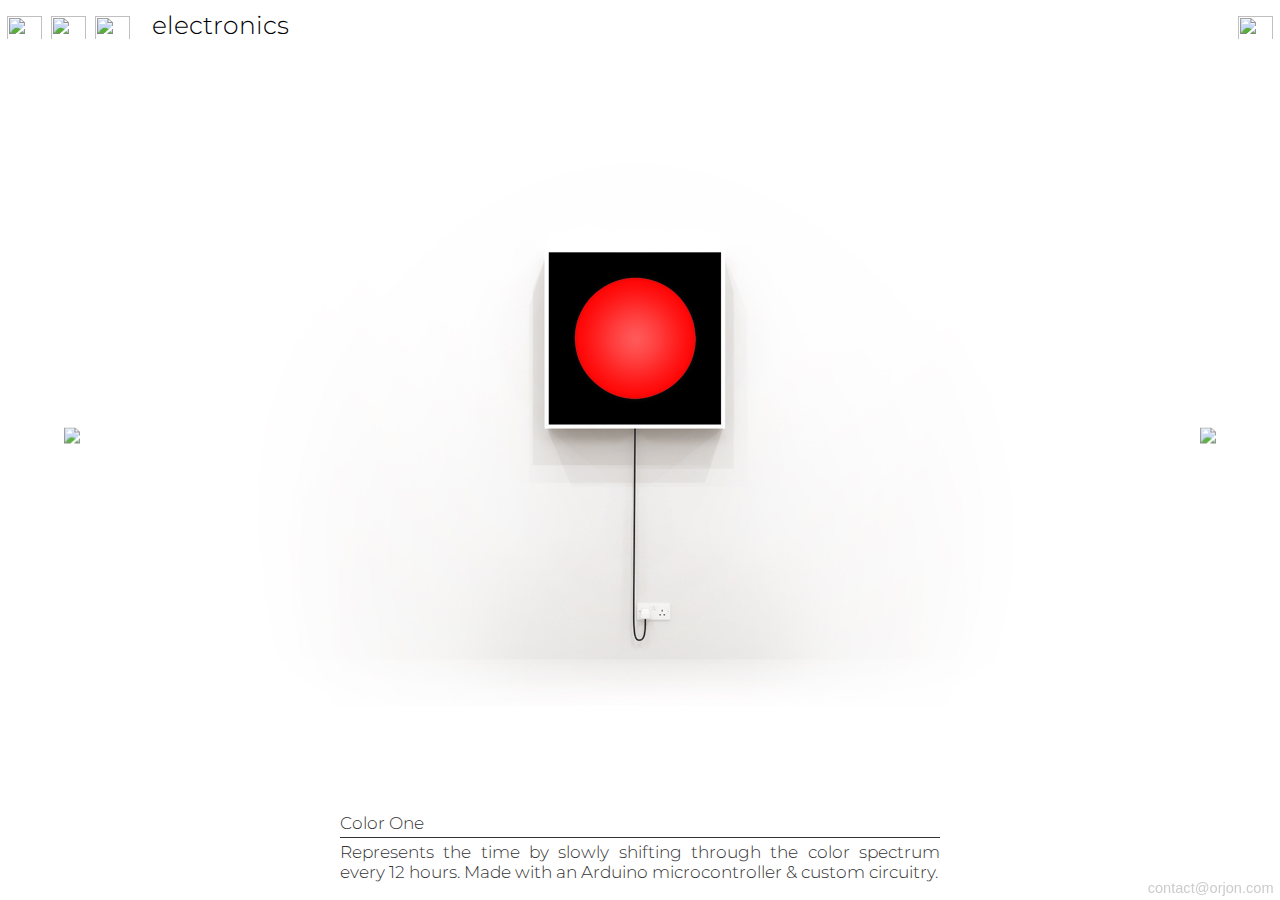
==== website/index.html @ bb8838b7 "Readme updated" ====
<!DOCTYPE html>
<html lang='en' dir='ltr'>
  <head>
    <meta charset='utf-8'>
    <meta content="width=device-width, initial-scale=1" name="viewport" />
    <script src="https://ajax.googleapis.com/ajax/libs/jquery/3.5.1/jquery.min.js"></script>
    <script type='text/javascript' src='scripts/main.js'></script>
    <script type='text/javascript' src='http://www.orjon.com/scripts/nav.js'></script>
    <title>orjon.com : Color One</title>
    <link rel='shortcut icon' type='image/x-icon' href='./images/favicon.ico' />
    <link rel="stylesheet" href="http://www.orjon.com/css/normalize.css">
    <link href='https://fonts.googleapis.com/css?family=Montserrat' rel='stylesheet'>
    <link rel='stylesheet' href='./css/style.css'>
  </head>
  
  <body>
    <div id='screenContainer'>
      <nav>
        <div class='leftSide'>
          <a href='http://www.orjon.com/code.html'><img class='navIcon code' src= 'http://www.orjon.com/images/nav/navCodeOFF.png'></a>
          <a href='http://www.orjon.com/design.html'><img class='navIcon design' src='http://www.orjon.com/images/nav/navDesignOFF.png'></a>
          <a href='http://www.orjon.com/electronics.html'><img class='navIcon electronics current' src='http://www.orjon.com/images/nav/navElectronicsON.png'></a>
          <div class='navText'>electronics</div>
        </div>
        <div class='rightSide'>
          <a href='http://www.orjon.com/orjon.html'><img class='navIcon face' src='http://www.orjon.com/images/nav/navFaceOFF.png'></a>
        </div>
      </nav>

      <div id='content'>
        <section class='top'>
          <div id="stretchBox" class='container'>
            <div class='center'>
              <img src='./images/colorOne-background.jpg'>
              <div class='colorFade'>
                <div><img src='./images/colorOne-00.png'></div>
                <div><img src='./images/colorOne-01.png'></div>
                <div><img src='./images/colorOne-02.png'></div>
                <div><img src='./images/colorOne-03.png'></div>
                <div><img src='./images/colorOne-04.png'></div>
                <div><img src='./images/colorOne-05.png'></div>
                <div><img src='./images/colorOne-06.png'></div>
                <div><img src='./images/colorOne-07.png'></div>
                <div><img src='./images/colorOne-08.png'></div>
                <div><img src='./images/colorOne-09.png'></div>
                <div><img src='./images/colorOne-10.png'></div>
                <div><img src='./images/colorOne-11.png'></div>
              </div>
              <div class='timeFade hidden'>
                <div><img src='./images/colorOne-00t.png'></div>
                <div><img src='./images/colorOne-01t.png'></div>
                <div><img src='./images/colorOne-02t.png'></div>
                <div><img src='./images/colorOne-03t.png'></div>
                <div><img src='./images/colorOne-04t.png'></div>
                <div><img src='./images/colorOne-05t.png'></div>
                <div><img src='./images/colorOne-06t.png'></div>
                <div><img src='./images/colorOne-07t.png'></div>
                <div><img src='./images/colorOne-08t.png'></div>
                <div><img src='./images/colorOne-09t.png'></div>
                <div><img src='./images/colorOne-10t.png'></div>
                <div><img src='./images/colorOne-11t.png'></div>
                <div><img src='./images/colorOne-12t.png'></div>
                <div><img src='./images/colorOne-13t.png'></div>
                <div><img src='./images/colorOne-14t.png'></div>
                <div><img src='./images/colorOne-15t.png'></div>
                <div><img src='./images/colorOne-16t.png'></div>
                <div><img src='./images/colorOne-17t.png'></div>
                <div><img src='./images/colorOne-18t.png'></div>
                <div><img src='./images/colorOne-19t.png'></div>
                <div><img src='./images/colorOne-20t.png'></div>
                <div><img src='./images/colorOne-21t.png'></div>
                <div><img src='./images/colorOne-22t.png'></div>
                <div><img src='./images/colorOne-23t.png'></div>
              </div>
            </div>
          </div>
        </section>

        <section class='bottom'>
          <div class='description'>
            <div class='descriptionHeader'>Color One</div>
            <div class='descriptionText'>Represents the time by slowly shifting through the color spectrum every 12 hours. Made with an Arduino microcontroller & custom circuitry.</div>
          </div>
        </section>
      </div>
    </div>

    <div class='navArrows'>
      <a href='http://www.orjon.com/colortwo/index.html'><img class='navArrow left' src='http://www.orjon.com/images/nav/navArrowLeft.png'></a>
      <a href='http://www.orjon.com/timeframe/index.html'><img class='navArrow right' src='http://www.orjon.com/images/nav/navArrowRight.png'></a>
    </div>

    <footer>
      <div id='displayContact' class='text'>
        <a href='mailto:contact@orjon.com'>contact@orjon.com</a>
      </div>
    </footer>

  </body>
</html>
---- website/css/style.css ----
:root {
  --oSize: 70vh;
  --navSize: 100vh;
  --fontSizeHello: 4vh; }

.width10 {
  width: 10%; }

.width13 {
  width: 13%; }

.width15 {
  width: 15%; }

.width20 {
  width: 20%; }

.width25 {
  width: 25%; }

.width30 {
  width: 30%; }

.width40 {
  width: 40%; }

.width50 {
  width: 50%; }

.width65 {
  width: 65%; }

.width75 {
  width: 75%; }

.width90 {
  width: 90%; }

.width100 {
  width: 100%; }

nav {
  display: flex;
  flex-direction: row;
  justify-content: space-between;
  width: 100%;
  padding-top: 5px;
  padding-bottom: 5px;
  padding-left: 5px;
  padding-right: 5px;
  font-size: var(--fontSizeHello);
  color: black;
  background-color: white; }
  nav a {
    display: flex;
    flex-direction: column;
    justify-content: center;
    align-items: center;
    border: 0px solid red;
    width: 29px;
    height: 29px;
    border-radius: 50%; }
  nav .leftSide {
    display: flex;
    flex-direction: row;
    justify-content: flex-start;
    align-items: center;
    width: 100%;
    border: 0px solid black; }
    nav .leftSide a {
      margin-right: 5px; }
  nav .rightSide {
    display: flex;
    flex-direction: row;
    justify-content: flex-end;
    border: 0px solid black; }
  nav .navIcon {
    width: 28px;
    height: 23px;
    border: 0px solid orange; }
  nav .navText {
    width: 100%;
    padding-left: 5px;
    padding-right: 10px;
    margin-right: 0px;
    vertical-align: center;
    font-size: 17px;
    border: 0px solid magenta; }
  nav .hidden {
    display: none; }
  @media (pointer: fine) {
    nav a {
      width: 39px;
      height: 39px;
      border-radius: 50%;
      border: 2px solid rgba(0, 0, 0, 0); }
    nav .navIcon {
      width: 35px;
      height: 29px;
      border: 0px solid orange; }
    nav .navText {
      padding-left: 15px;
      font-size: 25px; }
    nav .aboutMe {
      text-align: right; } }

.navArrows .navArrow {
  height: 5vh;
  border: 0px solid cyan;
  opacity: 0.95;
  transition-timing-function: ease-in;
  -webkit-transition: opacity 2s;
  /* For Safari 3.1 to 6.0 */
  transition: opacity 2s; }
  .navArrows .navArrow:hover {
    opacity: 0.4;
    transition-timing-function: ease-out;
    -webkit-transition: opacity .2s;
    /* For Safari 3.1 to 6.0 */
    transition: opacity .2s; }
.navArrows .left {
  position: fixed;
  top: 50%;
  left: 5%;
  transform: translate(0%, -50%); }
.navArrows .right {
  position: fixed;
  top: 50%;
  right: 5%;
  transform: translate(0%, -50%); }

@media (min-width: 1200px) {
  .navArrow {
    display: block; } }
footer #displayVersion {
  color: #999;
  position: fixed;
  bottom: 0.5%;
  left: 0.5%;
  font-family: sans-serif;
  font-size: 1.6222222222vh; }
footer #displayVersion a {
  text-decoration: none;
  color: #ccc;
  font-family: sans-serif; }
footer #displayContact a {
  text-decoration: none;
  color: #ccc;
  position: fixed;
  bottom: 0.5%;
  right: 0.5%;
  font-family: sans-serif;
  font-size: 1.6222222222vh; }

.top {
  width: 100%;
  height: 100%;
  display: flex;
  flex-direction: column;
  justify-content: center;
  align-items: center;
  border: 0px solid red; }

.container {
  width: 85%;
  max-width: 1750px;
  height: 85%;
  border: 0px solid cyan; }

.bottom {
  padding-bottom: 2vh;
  max-width: 600px;
  margin-left: 5vw;
  margin-right: 5vw;
  display: flex;
  flex-direction: column;
  justify-content: center;
  align-items: center;
  border: 0px solid green;
  color: #333;
  font-family: 'Montserrat', monospace; }
  .bottom .description {
    border: 0px solid pink;
    font-size: 17px;
    text-align: justify; }
    .bottom .description .descriptionHeader {
      border: 0px solid pink;
      border-bottom: 1px solid #333;
      padding-bottom: .25em; }
    .bottom .description .descriptionText {
      padding-top: .25em;
      border: 0px solid pink; }

.text {
  width: 50vw;
  border: 0px solid pink;
  font-size: 17px;
  text-align: justify; }

* {
  box-sizing: border-box;
  user-select: none;
  font-family: 'Montserrat', sans-serif;
  margin: 0;
  padding: 0;
  scroll-behavior: smooth; }

body {
  width: 100vw;
  height: 100vh;
  color: black;
  background-color: white;
  font-weight: 300;
  background-color: white; }

#screenContainer {
  width: 100%;
  height: 100%;
  display: flex;
  flex-direction: column;
  justify-content: center;
  align-items: center; }
  #screenContainer nav {
    border: 0px solid blue; }
  #screenContainer #content {
    width: 100%;
    height: 100%;
    display: flex;
    flex-direction: column;
    justify-content: center;
    align-items: center;
    border: 0px solid blue; }

body::-webkit-scrollbar {
  width: 0 !important; }

.top {
  width: 90vw;
  height: 100%;
  display: flex;
  flex-direction: column;
  justify-content: center;
  align-items: center;
  border: 0px solid red; }

.center {
  width: 100%;
  height: 100%;
  border: 0px solid magenta;
  text-align: center;
  position: relative; }
  .center img {
    max-width: 100%;
    max-height: 100%;
    position: absolute;
    top: 50%;
    left: 50%;
    transform: translate(-50%, -50%);
    cursor: pointer;
    border: 0px solid lime; }
  .center .hidden {
    display: none; }

/*# sourceMappingURL=style.css.map */
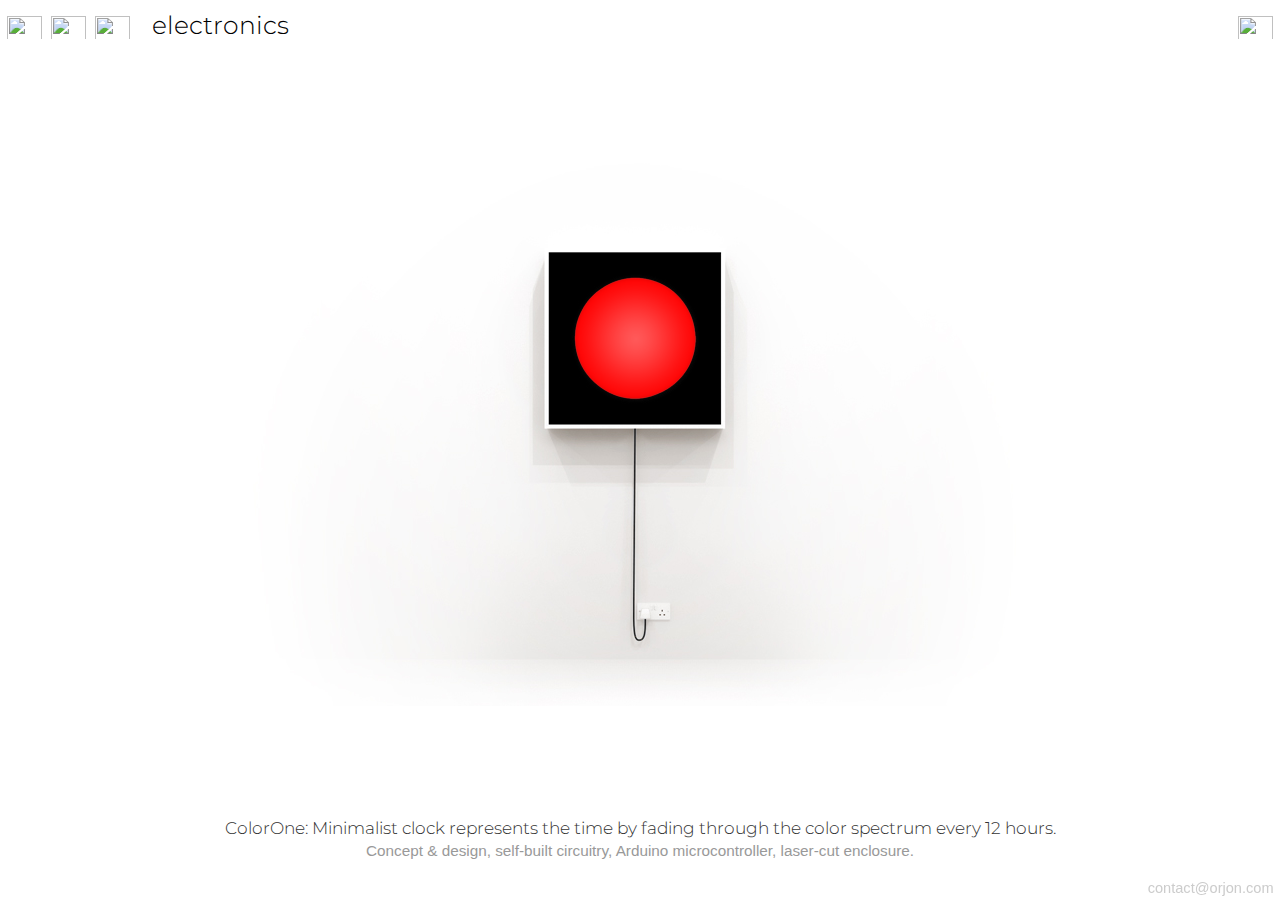
==== commit 2e83c1ce: "Styling updates to match design section of portfolio website" ====
--- a/website/index.html
+++ b/website/index.html
@@ -2,13 +2,13 @@
 <html lang='en' dir='ltr'>
   <head>
     <meta charset='utf-8'>
-    <meta content="width=device-width, initial-scale=1" name="viewport" />
-    <script src="https://ajax.googleapis.com/ajax/libs/jquery/3.5.1/jquery.min.js"></script>
+    <meta content='width=device-width, initial-scale=1' name='viewport' />
+    <script src='https://ajax.googleapis.com/ajax/libs/jquery/3.5.1/jquery.min.js'></script>
     <script type='text/javascript' src='scripts/main.js'></script>
     <script type='text/javascript' src='http://www.orjon.com/scripts/nav.js'></script>
-    <title>orjon.com : Color One</title>
+    <title>orjon.com : ColorOne</title>
     <link rel='shortcut icon' type='image/x-icon' href='./images/favicon.ico' />
-    <link rel="stylesheet" href="http://www.orjon.com/css/normalize.css">
+    <link rel='stylesheet' href='http://www.orjon.com/css/normalize.css'>
     <link href='https://fonts.googleapis.com/css?family=Montserrat' rel='stylesheet'>
     <link rel='stylesheet' href='./css/style.css'>
   </head>
@@ -29,10 +29,10 @@
 
       <div id='content'>
         <section class='top'>
-          <div id="stretchBox" class='container'>
+          <div id='stretchBox' class='container'>
             <div class='center'>
               <img src='./images/colorOne-background.jpg'>
-              <div class='colorFade'>
+              <div class='colorFade toggle'>
                 <div><img src='./images/colorOne-00.png'></div>
                 <div><img src='./images/colorOne-01.png'></div>
                 <div><img src='./images/colorOne-02.png'></div>
@@ -46,7 +46,7 @@
                 <div><img src='./images/colorOne-10.png'></div>
                 <div><img src='./images/colorOne-11.png'></div>
               </div>
-              <div class='timeFade hidden'>
+              <div class='timeFade toggle hidden'>
                 <div><img src='./images/colorOne-00t.png'></div>
                 <div><img src='./images/colorOne-01t.png'></div>
                 <div><img src='./images/colorOne-02t.png'></div>
@@ -78,17 +78,17 @@
 
         <section class='bottom'>
           <div class='description'>
-            <div class='descriptionHeader'>Color One</div>
-            <div class='descriptionText'>Represents the time by slowly shifting through the color spectrum every 12 hours. Made with an Arduino microcontroller & custom circuitry.</div>
+            <div class='descriptionText'>ColorOne: Minimalist clock represents the time by fading through the color spectrum every 12 hours.</div>
+            <div class='descriptionTech'>Concept & design, self-built circuitry, Arduino microcontroller, laser-cut enclosure.</div>
           </div>
         </section>
       </div>
     </div>
 
-    <div class='navArrows'>
-      <a href='http://www.orjon.com/colortwo/index.html'><img class='navArrow left' src='http://www.orjon.com/images/nav/navArrowLeft.png'></a>
-      <a href='http://www.orjon.com/timeframe/index.html'><img class='navArrow right' src='http://www.orjon.com/images/nav/navArrowRight.png'></a>
-    </div>
+    <!-- <div class='navArrows'>
+      <img class='navArrow right toggle detail' src='http://www.orjon.com/images/nav/navArrowRight.png'>
+      <img class='navArrow left index toggle hidden' src='http://www.orjon.com/images/nav/navArrowLeft.png'>
+    </div> -->
 
     <footer>
       <div id='displayContact' class='text'>
--- a/website/css/style.css
+++ b/website/css/style.css
@@ -1,43 +1,56 @@
 :root {
   --oSize: 70vh;
   --navSize: 100vh;
-  --fontSizeHello: 4vh; }
+  --fontSizeHello: 4vh;
+}
 
 .width10 {
-  width: 10%; }
+  width: 10%;
+}
 
 .width13 {
-  width: 13%; }
+  width: 13%;
+}
 
 .width15 {
-  width: 15%; }
+  width: 15%;
+}
 
 .width20 {
-  width: 20%; }
+  width: 20%;
+}
 
 .width25 {
-  width: 25%; }
+  width: 25%;
+}
 
 .width30 {
-  width: 30%; }
+  width: 30%;
+}
 
 .width40 {
-  width: 40%; }
+  width: 40%;
+}
 
 .width50 {
-  width: 50%; }
+  width: 50%;
+}
 
 .width65 {
-  width: 65%; }
+  width: 65%;
+}
 
 .width75 {
-  width: 75%; }
+  width: 75%;
+}
 
 .width90 {
-  width: 90%; }
+  width: 90%;
+}
 
 .width100 {
-  width: 100%; }
+  width: 100%;
+}
 
 nav {
   display: flex;
@@ -50,99 +63,118 @@
   padding-right: 5px;
   font-size: var(--fontSizeHello);
   color: black;
-  background-color: white; }
+  background-color: white;
+}
+nav a {
+  display: flex;
+  flex-direction: column;
+  justify-content: center;
+  align-items: center;
+  border: 0px solid red;
+  width: 29px;
+  height: 29px;
+  border-radius: 50%;
+}
+nav .leftSide {
+  display: flex;
+  flex-direction: row;
+  justify-content: flex-start;
+  align-items: center;
+  width: 100%;
+  border: 0px solid black;
+}
+nav .leftSide a {
+  margin-right: 5px;
+}
+nav .rightSide {
+  display: flex;
+  flex-direction: row;
+  justify-content: flex-end;
+  border: 0px solid black;
+}
+nav .navIcon {
+  width: 28px;
+  height: 23px;
+  border: 0px solid orange;
+}
+nav .navText {
+  width: 100%;
+  padding-left: 5px;
+  padding-right: 10px;
+  margin-right: 0px;
+  vertical-align: center;
+  font-size: 17px;
+  border: 0px solid magenta;
+}
+nav .hidden {
+  display: none;
+}
+@media (pointer: fine) {
   nav a {
-    display: flex;
-    flex-direction: column;
-    justify-content: center;
-    align-items: center;
-    border: 0px solid red;
-    width: 29px;
+    width: 39px;
+    height: 39px;
+    border-radius: 50%;
+    border: 2px solid rgba(0, 0, 0, 0);
+  }
+  nav .navIcon {
+    width: 35px;
     height: 29px;
-    border-radius: 50%; }
-  nav .leftSide {
-    display: flex;
-    flex-direction: row;
-    justify-content: flex-start;
-    align-items: center;
-    width: 100%;
-    border: 0px solid black; }
-    nav .leftSide a {
-      margin-right: 5px; }
-  nav .rightSide {
-    display: flex;
-    flex-direction: row;
-    justify-content: flex-end;
-    border: 0px solid black; }
-  nav .navIcon {
-    width: 28px;
-    height: 23px;
-    border: 0px solid orange; }
+    border: 0px solid orange;
+  }
   nav .navText {
-    width: 100%;
-    padding-left: 5px;
-    padding-right: 10px;
-    margin-right: 0px;
-    vertical-align: center;
-    font-size: 17px;
-    border: 0px solid magenta; }
-  nav .hidden {
-    display: none; }
-  @media (pointer: fine) {
-    nav a {
-      width: 39px;
-      height: 39px;
-      border-radius: 50%;
-      border: 2px solid rgba(0, 0, 0, 0); }
-    nav .navIcon {
-      width: 35px;
-      height: 29px;
-      border: 0px solid orange; }
-    nav .navText {
-      padding-left: 15px;
-      font-size: 25px; }
-    nav .aboutMe {
-      text-align: right; } }
+    padding-left: 15px;
+    font-size: 25px;
+  }
+  nav .aboutMe {
+    text-align: right;
+  }
+}
 
 .navArrows .navArrow {
-  height: 5vh;
+  height: 40px;
   border: 0px solid cyan;
-  opacity: 0.95;
+  will-change: opacity;
+  opacity: 0.25;
   transition-timing-function: ease-in;
-  -webkit-transition: opacity 2s;
-  /* For Safari 3.1 to 6.0 */
-  transition: opacity 2s; }
-  .navArrows .navArrow:hover {
-    opacity: 0.4;
-    transition-timing-function: ease-out;
-    -webkit-transition: opacity .2s;
-    /* For Safari 3.1 to 6.0 */
-    transition: opacity .2s; }
-.navArrows .left {
+  -webkit-transition: opacity 0.3s;
+  transition: opacity 0.3s;
+}
+.navArrows .navArrow:hover {
+  opacity: 1;
+  transition-timing-function: ease-out;
+  -webkit-transition: opacity 0.1s;
+  transition: opacity 0.1s;
+}
+.navArrows .left, .navArrows .right {
   position: fixed;
   top: 50%;
-  left: 5%;
-  transform: translate(0%, -50%); }
+  transform: translate(0%, -50%);
+}
+.navArrows .left {
+  left: 2vw;
+}
 .navArrows .right {
-  position: fixed;
-  top: 50%;
-  right: 5%;
-  transform: translate(0%, -50%); }
+  right: 2vw;
+}
 
 @media (min-width: 1200px) {
   .navArrow {
-    display: block; } }
+    display: block;
+  }
+}
 footer #displayVersion {
   color: #999;
   position: fixed;
   bottom: 0.5%;
   left: 0.5%;
   font-family: sans-serif;
-  font-size: 1.6222222222vh; }
+  font-size: 1.6222222222vh;
+}
 footer #displayVersion a {
   text-decoration: none;
   color: #ccc;
-  font-family: sans-serif; }
+  font-family: sans-serif;
+}
 footer #displayContact a {
   text-decoration: none;
   color: #ccc;
@@ -150,7 +182,8 @@
   bottom: 0.5%;
   right: 0.5%;
   font-family: sans-serif;
-  font-size: 1.6222222222vh; }
+  font-size: 1.6222222222vh;
+}
 
 .top {
   width: 100%;
@@ -159,51 +192,64 @@
   flex-direction: column;
   justify-content: center;
   align-items: center;
-  border: 0px solid red; }
+  border: 0px solid red;
+}
 
 .container {
   width: 85%;
   max-width: 1750px;
   height: 85%;
-  border: 0px solid cyan; }
+  border: 0px solid cyan;
+}
 
 .bottom {
-  padding-bottom: 2vh;
-  max-width: 600px;
-  margin-left: 5vw;
-  margin-right: 5vw;
+  padding-bottom: 40px;
+  max-width: 90%;
   display: flex;
   flex-direction: column;
   justify-content: center;
   align-items: center;
   border: 0px solid green;
   color: #333;
-  font-family: 'Montserrat', monospace; }
-  .bottom .description {
-    border: 0px solid pink;
-    font-size: 17px;
-    text-align: justify; }
-    .bottom .description .descriptionHeader {
-      border: 0px solid pink;
-      border-bottom: 1px solid #333;
-      padding-bottom: .25em; }
-    .bottom .description .descriptionText {
-      padding-top: .25em;
-      border: 0px solid pink; }
+  font-family: "Montserrat", monospace;
+}
+.bottom .description {
+  border: 0px solid pink;
+  font-size: 17px;
+  text-align: center;
+}
+.bottom .description .descriptionText {
+  font-size: 1em;
+  padding-top: 0.25em;
+  border: 0px solid pink;
+}
+.bottom .description .descriptionTech {
+  font-family: sans-serif;
+  font-size: 0.9em;
+  padding-top: 0.25em;
+  color: #999;
+  border: 0px solid pink;
+}
 
 .text {
   width: 50vw;
   border: 0px solid pink;
   font-size: 17px;
-  text-align: justify; }
+  text-align: justify;
+}
 
 * {
   box-sizing: border-box;
   user-select: none;
-  font-family: 'Montserrat', sans-serif;
+  font-family: "Montserrat", sans-serif;
   margin: 0;
   padding: 0;
-  scroll-behavior: smooth; }
+  scroll-behavior: smooth;
+}
+
+.hidden {
+  display: none;
+}
 
 body {
   width: 100vw;
@@ -211,7 +257,8 @@
   color: black;
   background-color: white;
   font-weight: 300;
-  background-color: white; }
+  background-color: white;
+}
 
 #screenContainer {
   width: 100%;
@@ -219,20 +266,24 @@
   display: flex;
   flex-direction: column;
   justify-content: center;
-  align-items: center; }
-  #screenContainer nav {
-    border: 0px solid blue; }
-  #screenContainer #content {
-    width: 100%;
-    height: 100%;
-    display: flex;
-    flex-direction: column;
-    justify-content: center;
-    align-items: center;
-    border: 0px solid blue; }
+  align-items: center;
+}
+#screenContainer nav {
+  border: 0px solid blue;
+}
+#screenContainer #content {
+  width: 100%;
+  height: 100%;
+  display: flex;
+  flex-direction: column;
+  justify-content: center;
+  align-items: center;
+  border: 0px solid blue;
+}
 
 body::-webkit-scrollbar {
-  width: 0 !important; }
+  width: 0 !important;
+}
 
 .top {
   width: 90vw;
@@ -241,24 +292,25 @@
   flex-direction: column;
   justify-content: center;
   align-items: center;
-  border: 0px solid red; }
+  border: 0px solid red;
+}
 
 .center {
   width: 100%;
   height: 100%;
   border: 0px solid magenta;
   text-align: center;
-  position: relative; }
-  .center img {
-    max-width: 100%;
-    max-height: 100%;
-    position: absolute;
-    top: 50%;
-    left: 50%;
-    transform: translate(-50%, -50%);
-    cursor: pointer;
-    border: 0px solid lime; }
-  .center .hidden {
-    display: none; }
+  position: relative;
+}
+.center img {
+  max-width: 100%;
+  max-height: 100%;
+  position: absolute;
+  top: 50%;
+  left: 50%;
+  transform: translate(-50%, -50%);
+  cursor: pointer;
+  border: 0px solid lime;
+}
 
 /*# sourceMappingURL=style.css.map */
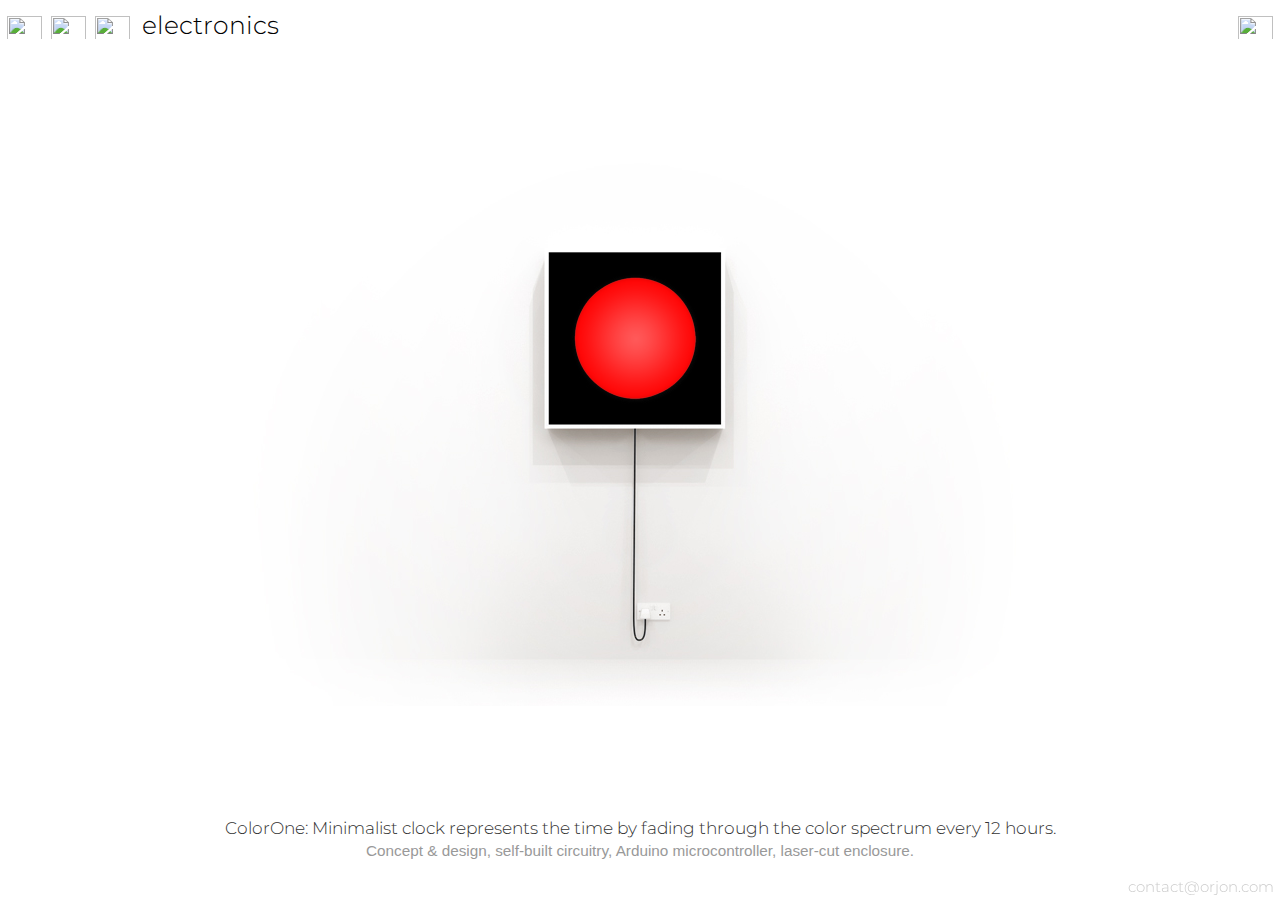
==== commit 8d5141c3: "Updated nav icon & script paths, and css for digital ocean migration" ====
--- a/website/index.html
+++ b/website/index.html
@@ -1,85 +1,106 @@
 <!DOCTYPE html>
-<html lang='en' dir='ltr'>
+<html lang="en" dir="ltr">
   <head>
-    <meta charset='utf-8'>
-    <meta content='width=device-width, initial-scale=1' name='viewport' />
-    <script src='https://ajax.googleapis.com/ajax/libs/jquery/3.5.1/jquery.min.js'></script>
-    <script type='text/javascript' src='scripts/main.js'></script>
-    <script type='text/javascript' src='http://www.orjon.com/scripts/nav.js'></script>
+    <meta charset="utf-8" />
+    <meta content="width=device-width, initial-scale=1" name="viewport" />
+    <script src="https://ajax.googleapis.com/ajax/libs/jquery/3.5.1/jquery.min.js"></script>
+    <script type="text/javascript" src="./scripts/main.js"></script>
+    <script type="text/javascript" src="/orjon/scripts/nav.js"></script>
     <title>orjon.com : ColorOne</title>
-    <link rel='shortcut icon' type='image/x-icon' href='./images/favicon.ico' />
-    <link rel='stylesheet' href='http://www.orjon.com/css/normalize.css'>
-    <link href='https://fonts.googleapis.com/css?family=Montserrat' rel='stylesheet'>
-    <link rel='stylesheet' href='./css/style.css'>
+    <link rel="shortcut icon" type="image/x-icon" href="./images/favicon.ico" />
+    <link rel="stylesheet" href="/orjon/css/normalize.css" />
+    <link
+      href="https://fonts.googleapis.com/css?family=Montserrat"
+      rel="stylesheet"
+    />
+    <link rel="stylesheet" href="./css/style.css" />
   </head>
-  
+
   <body>
-    <div id='screenContainer'>
+    <div id="screenContainer">
       <nav>
-        <div class='leftSide'>
-          <a href='http://www.orjon.com/code.html'><img class='navIcon code' src= 'http://www.orjon.com/images/nav/navCodeOFF.png'></a>
-          <a href='http://www.orjon.com/design.html'><img class='navIcon design' src='http://www.orjon.com/images/nav/navDesignOFF.png'></a>
-          <a href='http://www.orjon.com/electronics.html'><img class='navIcon electronics current' src='http://www.orjon.com/images/nav/navElectronicsON.png'></a>
-          <div class='navText'>electronics</div>
+        <div class="leftSide">
+          <a href="/code/"
+            ><img class="navIcon code" src="/orjon/images/nav/navCodeOFF.png"
+          /></a>
+          <a href="/design/"
+            ><img
+              class="navIcon design"
+              src="/orjon/images/nav/navDesignOFF.png"
+          /></a>
+          <a href="/electronics/"
+            ><img
+              class="navIcon electronics current"
+              src="/orjon/images/nav/navElectronicsON.png"
+          /></a>
+          <div class="navText">electronics</div>
         </div>
-        <div class='rightSide'>
-          <a href='http://www.orjon.com/orjon.html'><img class='navIcon face' src='http://www.orjon.com/images/nav/navFaceOFF.png'></a>
+        <div class="rightSide">
+          <a href="/me/"
+            ><img class="navIcon face" src="/orjon/images/nav/navFaceOFF.png"
+          /></a>
         </div>
       </nav>
 
-      <div id='content'>
-        <section class='top'>
-          <div id='stretchBox' class='container'>
-            <div class='center'>
-              <img src='./images/colorOne-background.jpg'>
-              <div class='colorFade toggle'>
-                <div><img src='./images/colorOne-00.png'></div>
-                <div><img src='./images/colorOne-01.png'></div>
-                <div><img src='./images/colorOne-02.png'></div>
-                <div><img src='./images/colorOne-03.png'></div>
-                <div><img src='./images/colorOne-04.png'></div>
-                <div><img src='./images/colorOne-05.png'></div>
-                <div><img src='./images/colorOne-06.png'></div>
-                <div><img src='./images/colorOne-07.png'></div>
-                <div><img src='./images/colorOne-08.png'></div>
-                <div><img src='./images/colorOne-09.png'></div>
-                <div><img src='./images/colorOne-10.png'></div>
-                <div><img src='./images/colorOne-11.png'></div>
+      <div id="content">
+        <section class="top">
+          <div id="stretchBox" class="container">
+            <div class="center">
+              <img src="./images/colorOne-background.jpg" />
+              <div class="colorFade toggle">
+                <div><img src="./images/colorOne-00.png" /></div>
+                <div><img src="./images/colorOne-01.png" /></div>
+                <div><img src="./images/colorOne-02.png" /></div>
+                <div><img src="./images/colorOne-03.png" /></div>
+                <div><img src="./images/colorOne-04.png" /></div>
+                <div><img src="./images/colorOne-05.png" /></div>
+                <div><img src="./images/colorOne-06.png" /></div>
+                <div><img src="./images/colorOne-07.png" /></div>
+                <div><img src="./images/colorOne-08.png" /></div>
+                <div><img src="./images/colorOne-09.png" /></div>
+                <div><img src="./images/colorOne-10.png" /></div>
+                <div><img src="./images/colorOne-11.png" /></div>
               </div>
-              <div class='timeFade toggle hidden'>
-                <div><img src='./images/colorOne-00t.png'></div>
-                <div><img src='./images/colorOne-01t.png'></div>
-                <div><img src='./images/colorOne-02t.png'></div>
-                <div><img src='./images/colorOne-03t.png'></div>
-                <div><img src='./images/colorOne-04t.png'></div>
-                <div><img src='./images/colorOne-05t.png'></div>
-                <div><img src='./images/colorOne-06t.png'></div>
-                <div><img src='./images/colorOne-07t.png'></div>
-                <div><img src='./images/colorOne-08t.png'></div>
-                <div><img src='./images/colorOne-09t.png'></div>
-                <div><img src='./images/colorOne-10t.png'></div>
-                <div><img src='./images/colorOne-11t.png'></div>
-                <div><img src='./images/colorOne-12t.png'></div>
-                <div><img src='./images/colorOne-13t.png'></div>
-                <div><img src='./images/colorOne-14t.png'></div>
-                <div><img src='./images/colorOne-15t.png'></div>
-                <div><img src='./images/colorOne-16t.png'></div>
-                <div><img src='./images/colorOne-17t.png'></div>
-                <div><img src='./images/colorOne-18t.png'></div>
-                <div><img src='./images/colorOne-19t.png'></div>
-                <div><img src='./images/colorOne-20t.png'></div>
-                <div><img src='./images/colorOne-21t.png'></div>
-                <div><img src='./images/colorOne-22t.png'></div>
-                <div><img src='./images/colorOne-23t.png'></div>
+              <div class="timeFade toggle hidden">
+                <div><img src="./images/colorOne-00t.png" /></div>
+                <div><img src="./images/colorOne-01t.png" /></div>
+                <div><img src="./images/colorOne-02t.png" /></div>
+                <div><img src="./images/colorOne-03t.png" /></div>
+                <div><img src="./images/colorOne-04t.png" /></div>
+                <div><img src="./images/colorOne-05t.png" /></div>
+                <div><img src="./images/colorOne-06t.png" /></div>
+                <div><img src="./images/colorOne-07t.png" /></div>
+                <div><img src="./images/colorOne-08t.png" /></div>
+                <div><img src="./images/colorOne-09t.png" /></div>
+                <div><img src="./images/colorOne-10t.png" /></div>
+                <div><img src="./images/colorOne-11t.png" /></div>
+                <div><img src="./images/colorOne-12t.png" /></div>
+                <div><img src="./images/colorOne-13t.png" /></div>
+                <div><img src="./images/colorOne-14t.png" /></div>
+                <div><img src="./images/colorOne-15t.png" /></div>
+                <div><img src="./images/colorOne-16t.png" /></div>
+                <div><img src="./images/colorOne-17t.png" /></div>
+                <div><img src="./images/colorOne-18t.png" /></div>
+                <div><img src="./images/colorOne-19t.png" /></div>
+                <div><img src="./images/colorOne-20t.png" /></div>
+                <div><img src="./images/colorOne-21t.png" /></div>
+                <div><img src="./images/colorOne-22t.png" /></div>
+                <div><img src="./images/colorOne-23t.png" /></div>
               </div>
             </div>
           </div>
         </section>
 
-        <section class='bottom'>
-          <div class='description'>
-            <div class='descriptionText'>ColorOne: Minimalist clock represents the time by fading through the color spectrum every 12 hours.</div>
-            <div class='descriptionTech'>Concept & design, self-built circuitry, Arduino microcontroller, laser-cut enclosure.</div>
+        <section class="bottom">
+          <div class="description">
+            <div class="descriptionText">
+              ColorOne: Minimalist clock represents the time by fading through
+              the color spectrum every 12 hours.
+            </div>
+            <div class="descriptionTech">
+              Concept & design, self-built circuitry, Arduino microcontroller,
+              laser-cut enclosure.
+            </div>
           </div>
         </section>
       </div>
@@ -91,10 +112,9 @@
     </div> -->
 
     <footer>
-      <div id='displayContact' class='text'>
-        <a href='mailto:contact@orjon.com'>contact@orjon.com</a>
+      <div id="displayContact" class="text">
+        <a href="mailto:contact@orjon.com">contact@orjon.com</a>
       </div>
     </footer>
-
   </body>
 </html>
--- a/website/css/style.css
+++ b/website/css/style.css
@@ -122,7 +122,7 @@
     border: 0px solid orange;
   }
   nav .navText {
-    padding-left: 15px;
+    padding-left: 5px;
     font-size: 25px;
   }
   nav .aboutMe {
@@ -181,7 +181,7 @@
   position: fixed;
   bottom: 0.5%;
   right: 0.5%;
-  font-family: sans-serif;
+  font-family: "Montserrat", sans-serif;
   font-size: 1.6222222222vh;
 }
 
